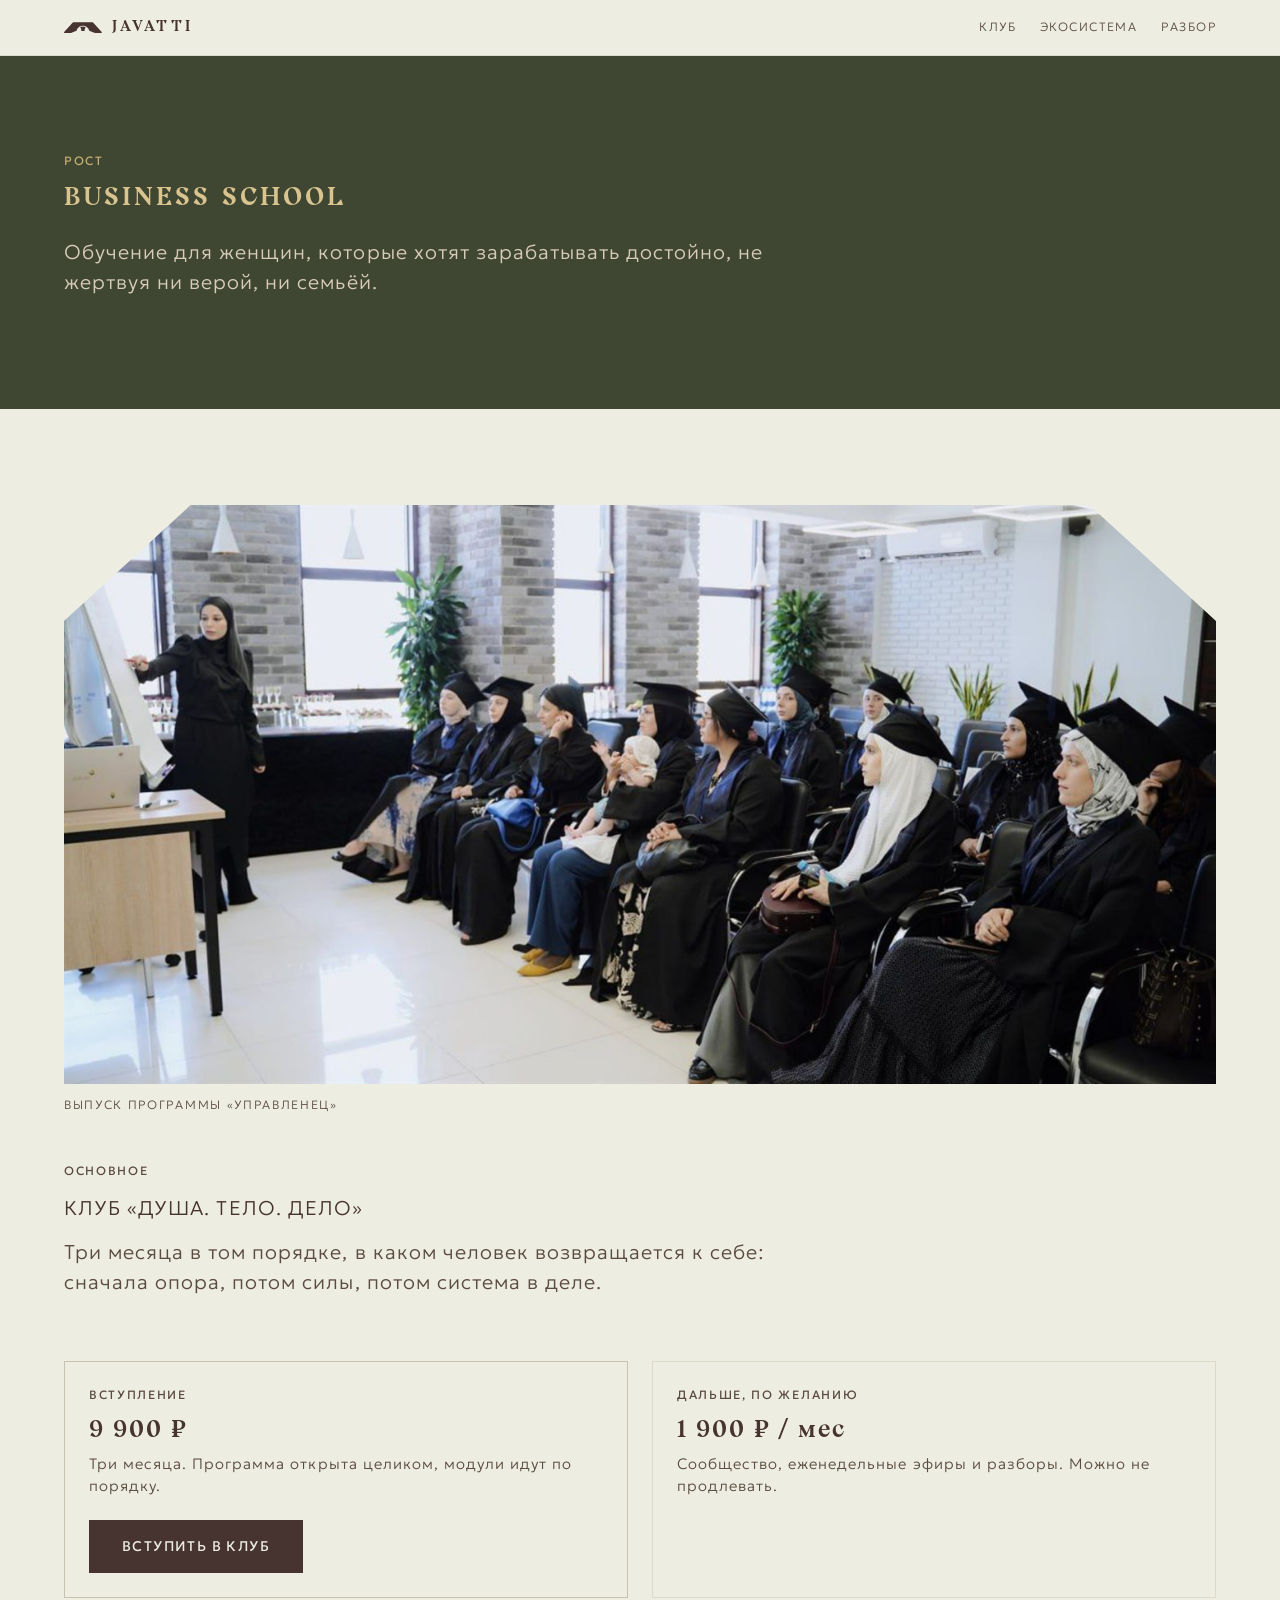
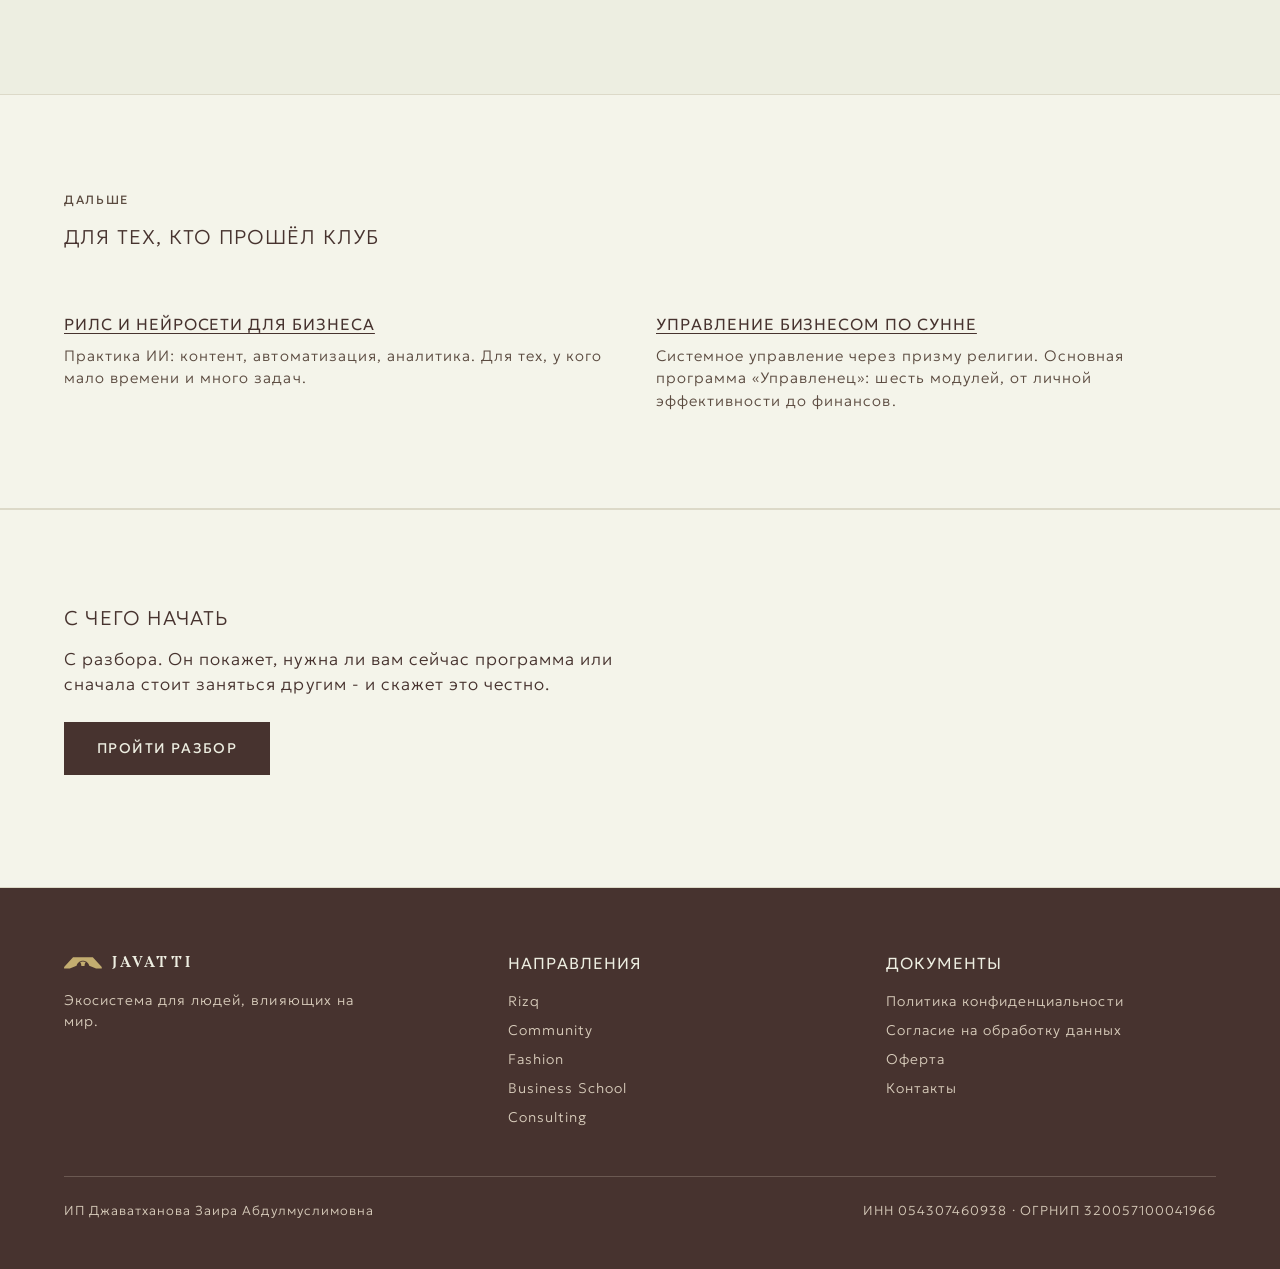
==== business-school.html @ 87982044 "Клуб, платформа-прототип, юридические страницы, дизайн-система Co-Authored-By: Claude Sonnet 5 <nore" ====
<!doctype html>
<html lang="ru">
<head>
<meta charset="utf-8">
<meta name="viewport" content="width=device-width,initial-scale=1">
<title>Business School - клуб и программы JAVATTI</title>
<meta name="description" content="Клуб «Душа. Тело. Дело» и программы для предпринимателей: нейросети для бизнеса и управление по Сунне.">
<link rel="preconnect" href="https://fonts.googleapis.com">
<link rel="preconnect" href="https://fonts.gstatic.com" crossorigin>
<link rel="stylesheet" href="https://fonts.googleapis.com/css2?family=Geologica:wght@200;300;400&display=swap">
<link rel="stylesheet" href="assets/style.css">
</head>
<body>

<header class="site-head"><div class="wrap"><a class="brand" href="index.html"><svg viewBox="76 62 132 40" role="img" aria-label="JAVATTI"><path fill="#47332F" d="M176.113,62.595h-68.762L76.267,96.393v5.411h19.675l23.734-9.013c2.186-10.173,11.229-17.799,22.056-17.799c10.826,0,19.87,7.626,22.056,17.799l23.734,9.013h19.676v-5.411L176.113,62.595z"/><path fill="#47332F" d="M136.117,93.557c0.03-0.443,0.045-0.888,0.045-1.328c0-4.271-1.401-8.449-3.962-11.859c2.895-1.612,6.174-2.461,9.533-2.461c3.36,0,6.638,0.849,9.534,2.461c-2.561,3.41-3.962,7.588-3.962,11.859c0,0.441,0.015,0.885,0.045,1.328H136.117z"/></svg><span class="name">Javatti</span></a><nav class="site-nav" aria-label="Основная навигация"><a href="index.html#club">Клуб</a><a href="index.html#eco">Экосистема</a><a href="index.html#start">Разбор</a></nav></div></header>

<main>
<section class="page-hero dev"><div class="wrap">
<p class="eyebrow">Рост</p>
<h1>Business School</h1>
<p class="lead">Обучение для женщин, которые хотят зарабатывать достойно, не жертвуя ни верой, ни семьёй.</p>
</div></section>

<section><div class="wrap">
<figure class="founder-portrait" style="margin:0 0 var(--sp-xl)"><img src="assets/zaira-teaching.jpg" alt="Заира Джаватханова ведёт занятие для выпускниц программы" loading="lazy" width="1400" height="704"><figcaption>Выпуск программы «Управленец»</figcaption></figure>
<div class="sec-head"><p class="eyebrow">Основное</p><h3>Клуб «Душа. Тело. Дело»</h3>
<p class="lead" style="margin:0">Три месяца в том порядке, в каком человек возвращается к себе: сначала опора, потом силы, потом система в деле.</p></div>
<div class="club-price">
<div class="pc pc-main"><p class="eyebrow" style="margin-bottom:6px">Вступление</p><p class="pc-num">9 900 ₽</p><p class="pc-note">Три месяца. Программа открыта целиком, модули идут по порядку.</p><p style="margin:14px 0 0"><a class="btn btn-dark" href="https://lavry-emba.ru/dtd" target="_blank" rel="noopener">Вступить в клуб</a></p></div>
<div class="pc"><p class="eyebrow" style="margin-bottom:6px">Дальше, по желанию</p><p class="pc-num">1 900 ₽ / мес</p><p class="pc-note">Сообщество, еженедельные эфиры и разборы. Можно не продлевать.</p></div>
</div>
</div></section>

<section style="background:var(--surface);border-top:1px solid var(--line);border-bottom:1px solid var(--line)"><div class="wrap">
<div class="sec-head"><p class="eyebrow">Дальше</p><h3>Для тех, кто прошёл клуб</h3></div>
<div class="feat">
<div><h4><a href="https://lavry-emba.ru/mini" target="_blank" rel="noopener">Рилс и нейросети для бизнеса</a></h4><p>Практика ИИ: контент, автоматизация, аналитика. Для тех, у кого мало времени и много задач.</p></div>
<div><h4><a href="https://upravlenets-emba.ru/" target="_blank" rel="noopener">Управление бизнесом по Сунне</a></h4><p>Системное управление через призму религии. Основная программа «Управленец»: шесть модулей, от личной эффективности до финансов.</p></div>
</div>
</div></section>

<section class="cta-band"><div class="wrap">
<h3 style="margin-bottom:16px">С чего начать</h3>
<p style="max-width:56ch">С разбора. Он покажет, нужна ли вам сейчас программа или сначала стоит заняться другим - и скажет это честно.</p>
<p style="margin-top:24px"><a class="btn btn-dark" href="index.html#start">Пройти разбор</a></p>
</div></section>
</main>

<footer class="site-foot"><div class="wrap"><div class="foot-grid"><div><a class="brand" href="index.html" style="color:var(--cannoli)"><svg viewBox="76 62 132 40" role="img" aria-label="JAVATTI"><path fill="#C3AD70" d="M176.113,62.595h-68.762L76.267,96.393v5.411h19.675l23.734-9.013c2.186-10.173,11.229-17.799,22.056-17.799c10.826,0,19.87,7.626,22.056,17.799l23.734,9.013h19.676v-5.411L176.113,62.595z"/><path fill="#C3AD70" d="M136.117,93.557c0.03-0.443,0.045-0.888,0.045-1.328c0-4.271-1.401-8.449-3.962-11.859c2.895-1.612,6.174-2.461,9.533-2.461c3.36,0,6.638,0.849,9.534,2.461c-2.561,3.41-3.962,7.588-3.962,11.859c0,0.441,0.015,0.885,0.045,1.328H136.117z"/></svg><span class="name">Javatti</span></a><p style="margin-top:16px;font-size:.875rem;max-width:34ch">Экосистема для людей, влияющих на мир.</p></div><div><h4>Направления</h4><div class="foot-links"><a href="rizq.html">Rizq</a><a href="community.html">Community</a><a href="fashion.html">Fashion</a><a href="business-school.html">Business School</a><a href="consulting.html">Consulting</a></div></div><div><h4>Документы</h4><div class="foot-links"><a href="privacy.html">Политика конфиденциальности</a><a href="consent.html">Согласие на обработку данных</a><a href="offer.html">Оферта</a><a href="contacts.html">Контакты</a></div></div></div><div class="foot-bottom"><span>ИП Джаватханова Заира Абдулмуслимовна</span><span>ИНН 054307460938 · ОГРНИП 320057100041966</span></div></div></footer>

</body>
</html>
---- assets/style.css ----
/* ============================================================
   JAVATTI GROUP - стили сайта
   Строго по дизайн-системе бренда. Правила: ../CLAUDE.md
   ============================================================ */

@font-face{
  font-family:"Shadower";
  src:url("Shadower.woff2") format("woff2");
  font-weight:700;
  font-display:swap;
}

:root{
  --cannoli:#EDEEE1;
  --tapioca:#D7CBBA;
  --gold:#C3AD70;
  --straw:#D9C490;
  --chicory:#47332F;
  --raindrum:#5B4B40;
  --rifle:#3F4632;
  --pesto:#565C33;
  --cabernet:#5D262E;
  --russet:#773B43;

  --surface:#F4F4EA;
  --line:#DCD9C8;
  --line-strong:#C8C3AE;

  --font-head:"Shadower",Georgia,serif;
  --font-text:"Geologica","Segoe UI",system-ui,sans-serif;
  --track-head:.12em;
  --track-text:.06em;

  --sp-2xs:8px; --sp-xs:12px; --sp-sm:16px; --sp-md:24px;
  --sp-lg:32px; --sp-xl:48px; --sp-2xl:64px; --sp-3xl:96px; --sp-4xl:128px;
  --container:1200px;
  --measure:62ch;
}

*{box-sizing:border-box}

html{scroll-behavior:smooth}

body{
  margin:0;
  background:var(--cannoli);
  color:var(--chicory);
  font-family:var(--font-text);
  font-weight:200;
  font-size:17px;
  line-height:1.5;
  letter-spacing:var(--track-text);
  -webkit-font-smoothing:antialiased;
}

.wrap{max-width:var(--container);margin:0 auto;padding:0 var(--sp-md)}

h1,h2,h3,h4{margin:0}

.h1,h1{
  font-family:var(--font-head);font-weight:700;text-transform:uppercase;
  font-size:clamp(2.25rem,1.2rem+4vw,4rem);line-height:1.08;letter-spacing:var(--track-head);
}
.h2,h2{
  font-family:var(--font-head);font-weight:700;text-transform:uppercase;
  font-size:clamp(1.25rem,1rem+1vw,1.625rem);line-height:1.05;letter-spacing:var(--track-head);
}
.h3,h3{
  font-family:var(--font-text);font-weight:200;text-transform:uppercase;
  font-size:clamp(1.5rem,1.1rem+1.4vw,2rem);line-height:1.25;letter-spacing:var(--track-text);
}
.h4,h4{
  font-family:var(--font-text);font-weight:300;text-transform:uppercase;
  font-size:1rem;line-height:1.45;letter-spacing:var(--track-text);
}

p{margin:0 0 var(--sp-sm);max-width:var(--measure)}
.lead{font-size:1.25rem;line-height:1.5;color:var(--raindrum);max-width:52ch}
.caption{font-size:.8125rem;color:var(--raindrum);line-height:1.45}

.eyebrow{
  font-family:var(--font-text);font-weight:400;font-size:.75rem;
  text-transform:uppercase;letter-spacing:.14em;color:var(--raindrum);margin:0;
}

a{color:var(--chicory);text-underline-offset:3px}
a:focus-visible,button:focus-visible,input:focus-visible,textarea:focus-visible,select:focus-visible{
  outline:2px solid var(--chicory);outline-offset:3px
}

/* ---------- арки ---------- */
.arch-round{border-radius:999px 999px 0 0}
.arch-bridge{clip-path:polygon(0 100%,0 26%,22% 0,78% 0,100% 26%,100% 100%)}

/* ---------- шапка ---------- */
.site-head{border-bottom:1px solid var(--line);background:var(--cannoli)}
.site-head .wrap{display:flex;align-items:center;justify-content:space-between;gap:var(--sp-md);padding-top:var(--sp-sm);padding-bottom:var(--sp-sm)}
.brand{display:flex;align-items:center;gap:10px;text-decoration:none;color:var(--chicory)}
.brand svg{width:38px;height:auto;flex:none}
.brand .name{font-family:var(--font-head);font-weight:700;text-transform:uppercase;letter-spacing:.22em;font-size:.9375rem}
.site-nav{display:flex;gap:var(--sp-md);flex-wrap:wrap}
.site-nav a{font-size:.75rem;text-transform:uppercase;letter-spacing:.12em;color:var(--raindrum);text-decoration:none}
.site-nav a:hover{color:var(--chicory)}

/* ---------- герой ---------- */
.hero{background:var(--chicory);color:var(--cannoli);padding:var(--sp-4xl) 0}
.hero .eyebrow{color:var(--gold)}
.hero h1{color:var(--straw);margin:var(--sp-md) 0 var(--sp-md)}
.hero .lead{color:var(--tapioca);max-width:46ch}
.hero-inner{display:grid;grid-template-columns:1.15fr .85fr;gap:var(--sp-2xl);align-items:end}
.hero-arches{display:grid;grid-template-columns:repeat(3,1fr);gap:var(--sp-xs);align-items:end}
.hero-arches span{display:block;background:var(--raindrum)}
.hero-arches span:nth-child(1){height:120px}
.hero-arches span:nth-child(2){height:170px;background:var(--gold)}
.hero-arches span:nth-child(3){height:96px}

/* ---------- кнопки ---------- */
.btn{
  display:inline-block;font-family:var(--font-text);font-weight:400;font-size:.875rem;
  text-transform:uppercase;letter-spacing:.1em;padding:15px 32px;border:1px solid transparent;
  cursor:pointer;text-decoration:none;transition:background .16s ease,color .16s ease,border-color .16s ease;
}
.btn-primary{background:var(--gold);color:var(--chicory)}
.btn-primary:hover{background:var(--straw)}
.btn-ghost{background:transparent;color:var(--cannoli);border-color:var(--tapioca)}
.btn-ghost:hover{background:var(--cannoli);color:var(--chicory)}
.btn-outline{background:transparent;color:var(--chicory);border-color:var(--line-strong)}
.btn-outline:hover{background:var(--chicory);color:var(--cannoli);border-color:var(--chicory)}
.btn-dark{background:var(--chicory);color:var(--cannoli)}
.btn-dark:hover{background:var(--raindrum)}

/* ---------- секции ---------- */
section{padding:var(--sp-3xl) 0}
.sec-head{margin-bottom:var(--sp-2xl);display:grid;gap:var(--sp-sm)}

/* направления */
.dirs{display:grid;grid-template-columns:repeat(auto-fit,minmax(290px,1fr));gap:var(--sp-md)}
.dir{
  display:flex;flex-direction:column;text-decoration:none;color:inherit;
  border:1px solid var(--line);background:var(--surface);
  transition:border-color .16s ease,transform .16s ease;
}
.dir:hover{border-color:var(--gold)}
.dir .visual{height:150px;background:var(--tapioca)}
.dir.biz .visual{background:var(--chicory)}
.dir.dev .visual{background:var(--rifle)}
.dir.mode .visual{background:var(--cabernet)}
.dir .body{padding:var(--sp-md);display:grid;gap:var(--sp-2xs)}
.dir h4{color:var(--chicory)}
.dir p{font-size:.9375rem;color:var(--raindrum);margin:0}
.dir .more{font-size:.75rem;text-transform:uppercase;letter-spacing:.12em;color:var(--raindrum);margin-top:var(--sp-2xs)}

/* цены клуба */
.club-price{display:grid;grid-template-columns:1fr 1fr;gap:var(--sp-md);align-items:stretch}
.pc{border:1px solid var(--line);padding:var(--sp-md);display:flex;flex-direction:column;gap:8px}
.pc-main{border-color:var(--line-strong);background:var(--cannoli)}
.pc-num{font-family:var(--font-head);font-weight:700;font-size:1.5rem;letter-spacing:.08em;margin:0;line-height:1.1;font-variant-numeric:tabular-nums}
.pc-note{font-size:.9375rem;margin:0;color:var(--raindrum)}

/* принципы */
.principles{display:grid;grid-template-columns:repeat(auto-fit,minmax(260px,1fr));gap:var(--sp-xl)}
.principle .num{font-family:var(--font-head);font-weight:700;font-size:1.5rem;color:var(--gold);letter-spacing:var(--track-head)}
.principle h4{margin:var(--sp-2xs) 0}
.principle p{font-size:.9375rem;color:var(--raindrum);margin:0}

/* форма */
.form-band{background:var(--surface);border-top:1px solid var(--line);border-bottom:1px solid var(--line)}
.form-grid{display:grid;grid-template-columns:.9fr 1.1fr;gap:var(--sp-2xl);align-items:start}
.field{display:grid;gap:6px;margin-bottom:var(--sp-md)}
.field label{font-size:.75rem;text-transform:uppercase;letter-spacing:.1em;color:var(--raindrum)}
.field input,.field textarea,.field select{
  font-family:var(--font-text);font-weight:200;font-size:1rem;padding:12px 0;
  border:0;border-bottom:1px solid var(--line-strong);background:transparent;color:var(--chicory);
  border-radius:0;
}
.field input:focus,.field textarea:focus,.field select:focus{outline:none;border-bottom-color:var(--gold)}
.field .err{font-size:.8125rem;color:var(--cabernet);display:none}
.field.invalid input,.field.invalid textarea,.field.invalid select{border-bottom-color:var(--cabernet)}
.field.invalid .err{display:block}
.consent{display:flex;gap:10px;align-items:flex-start;margin-bottom:var(--sp-sm);font-size:.875rem;color:var(--raindrum);max-width:56ch}
.consent input{margin-top:5px;accent-color:var(--chicory);flex:none}
.form-note{font-size:.8125rem;color:var(--raindrum);margin-top:var(--sp-sm)}
.form-status{margin-top:var(--sp-sm);font-size:.9375rem;display:none}
.form-status.ok{display:block;color:var(--rifle)}
.form-status.bad{display:block;color:var(--cabernet)}

/* ступени экосистемы */
.steps{list-style:none;padding:0;margin:0;display:grid}
.step-row{display:grid;grid-template-columns:132px 1fr;gap:var(--sp-xl);padding:var(--sp-lg) 0;border-top:1px solid var(--line);align-items:start}
.step-row:last-child{border-bottom:1px solid var(--line)}
.step-mark{display:flex;flex-direction:column;gap:var(--sp-sm)}
.step-n{font-family:var(--font-head);font-weight:700;font-size:1.125rem;letter-spacing:.14em;color:var(--line-strong);font-variant-numeric:tabular-nums}
.step-arch{display:block;width:100%;height:72px;background:var(--tapioca)}
.step-arch.biz{background:var(--chicory)}
.step-arch.dev{background:var(--rifle)}
.step-arch.mode{background:var(--cabernet)}
.step-role{font-size:.7rem;text-transform:uppercase;letter-spacing:.14em;color:var(--raindrum);margin:0 0 8px}
.step-body h4{margin:0 0 10px;font-size:1.25rem;text-transform:none;font-weight:300;letter-spacing:.04em}
.step-body h4 a{text-decoration:none;border-bottom:1px solid var(--line-strong);padding-bottom:2px}
.step-body h4 a:hover{border-bottom-color:var(--gold)}
.step-body p{margin:0;max-width:62ch;color:var(--raindrum)}

/* основатель */
.founder{display:grid;gap:var(--sp-xl)}
.founder-portrait{margin:0}
.founder-portrait img{
  display:block;width:100%;height:auto;
  clip-path:polygon(0 100%,0 20%,11% 0,89% 0,100% 20%,100% 100%);
}
.founder-portrait figcaption{
  font-size:.75rem;text-transform:uppercase;letter-spacing:.14em;
  color:var(--raindrum);margin-top:12px;
}
.founder-facts{display:grid;grid-template-columns:repeat(3,1fr);gap:var(--sp-md);margin-top:var(--sp-lg);padding-top:var(--sp-lg);border-top:1px solid var(--line)}
.ff-n{display:block;font-family:var(--font-head);font-weight:700;font-size:1.375rem;letter-spacing:.06em;color:var(--chicory);font-variant-numeric:tabular-nums}
.ff-t{display:block;font-size:.8125rem;color:var(--raindrum);margin-top:6px;line-height:1.35}

@media (max-width:820px){
  .club-price{grid-template-columns:1fr}
  .step-row{grid-template-columns:88px 1fr;gap:var(--sp-md)}
  .step-arch{height:56px}
  .founder-facts{grid-template-columns:1fr;gap:var(--sp-sm)}
}

/* документы и внутренние страницы */
.wrap-narrow{max-width:760px}
.doc{padding:var(--sp-3xl) 0 var(--sp-2xl)}
.doc-title{font-size:clamp(1.5rem,1.1rem+1.6vw,2.25rem);margin:var(--sp-sm) 0 var(--sp-2xs);text-wrap:balance}
.doc-date{font-size:.8125rem;color:var(--raindrum);margin-bottom:var(--sp-xl)}
.doc h2{font-size:1rem;margin:var(--sp-xl) 0 var(--sp-sm)}
.doc h3{font-size:1.125rem;margin:var(--sp-lg) 0 var(--sp-sm);text-transform:none;font-weight:300}
.doc p{max-width:none}
.doc ul{padding-left:1.1em;margin:0 0 var(--sp-sm)}
.doc li{margin-bottom:6px}
.doc-note{background:var(--surface);border-left:3px solid var(--gold);padding:var(--sp-md);margin-bottom:var(--sp-xl)}
.doc-note p{font-size:.9375rem;color:var(--raindrum)}
.req{list-style:none;padding:0;margin:0 0 var(--sp-md)}
.req li{display:flex;gap:var(--sp-sm);flex-wrap:wrap;padding:9px 0;border-bottom:1px solid var(--line);font-size:.9375rem}
.req li span{min-width:190px;color:var(--raindrum);font-size:.8125rem;text-transform:uppercase;letter-spacing:.1em;padding-top:2px}
.doc-back{margin-top:var(--sp-2xl);padding-top:var(--sp-md);border-top:1px solid var(--line)}

/* страница направления */
.page-hero{background:var(--chicory);color:var(--cannoli);padding:var(--sp-3xl) 0}
.page-hero .eyebrow{color:var(--gold)}
.page-hero h1{color:var(--straw);margin:var(--sp-sm) 0 var(--sp-md);text-wrap:balance}
.page-hero .lead{color:var(--tapioca);max-width:52ch}
.page-hero.dev{background:var(--rifle)}
.page-hero.mode{background:var(--cabernet)}
.feat{display:grid;grid-template-columns:repeat(auto-fit,minmax(240px,1fr));gap:var(--sp-lg)}
.feat h4{margin-bottom:var(--sp-2xs)}
.feat p{font-size:.9375rem;color:var(--raindrum);margin:0}
.cta-band{background:var(--surface);border-top:1px solid var(--line);border-bottom:1px solid var(--line);text-align:left}
.thanks{min-height:64vh;display:flex;align-items:center}

/* подвал */
.site-foot{background:var(--chicory);color:var(--tapioca);padding:var(--sp-2xl) 0 var(--sp-xl)}
.site-foot a{color:var(--tapioca)}
.foot-grid{display:grid;grid-template-columns:1.2fr 1fr 1fr;gap:var(--sp-xl)}
.foot-grid h4{color:var(--cannoli);margin-bottom:var(--sp-sm)}
.foot-links{display:grid;gap:8px}
.foot-links a{font-size:.875rem;text-decoration:none}
.foot-links a:hover{color:var(--straw)}
.foot-bottom{margin-top:var(--sp-xl);padding-top:var(--sp-md);border-top:1px solid rgba(215,203,186,.25);display:flex;justify-content:space-between;gap:var(--sp-md);flex-wrap:wrap;font-size:.8125rem}

/* куки */
.cookie{
  position:fixed;left:var(--sp-md);right:var(--sp-md);bottom:var(--sp-md);z-index:60;
  background:var(--chicory);color:var(--tapioca);padding:var(--sp-md);
  display:flex;gap:var(--sp-md);align-items:center;justify-content:space-between;flex-wrap:wrap;
  max-width:var(--container);margin:0 auto;
}
.cookie p{margin:0;font-size:.875rem;max-width:60ch;color:var(--tapioca)}
.cookie .acts{display:flex;gap:var(--sp-2xs);flex-wrap:wrap}
.cookie.hidden{display:none}

@media (max-width:900px){
  .hero-inner,.meta-grid,.form-grid{grid-template-columns:1fr}
  .foot-grid{grid-template-columns:1fr;gap:var(--sp-lg)}
  .site-head .wrap{flex-direction:column;align-items:flex-start}
  body{font-size:16px}
}
@media (prefers-reduced-motion:reduce){*{transition:none!important;scroll-behavior:auto!important}}
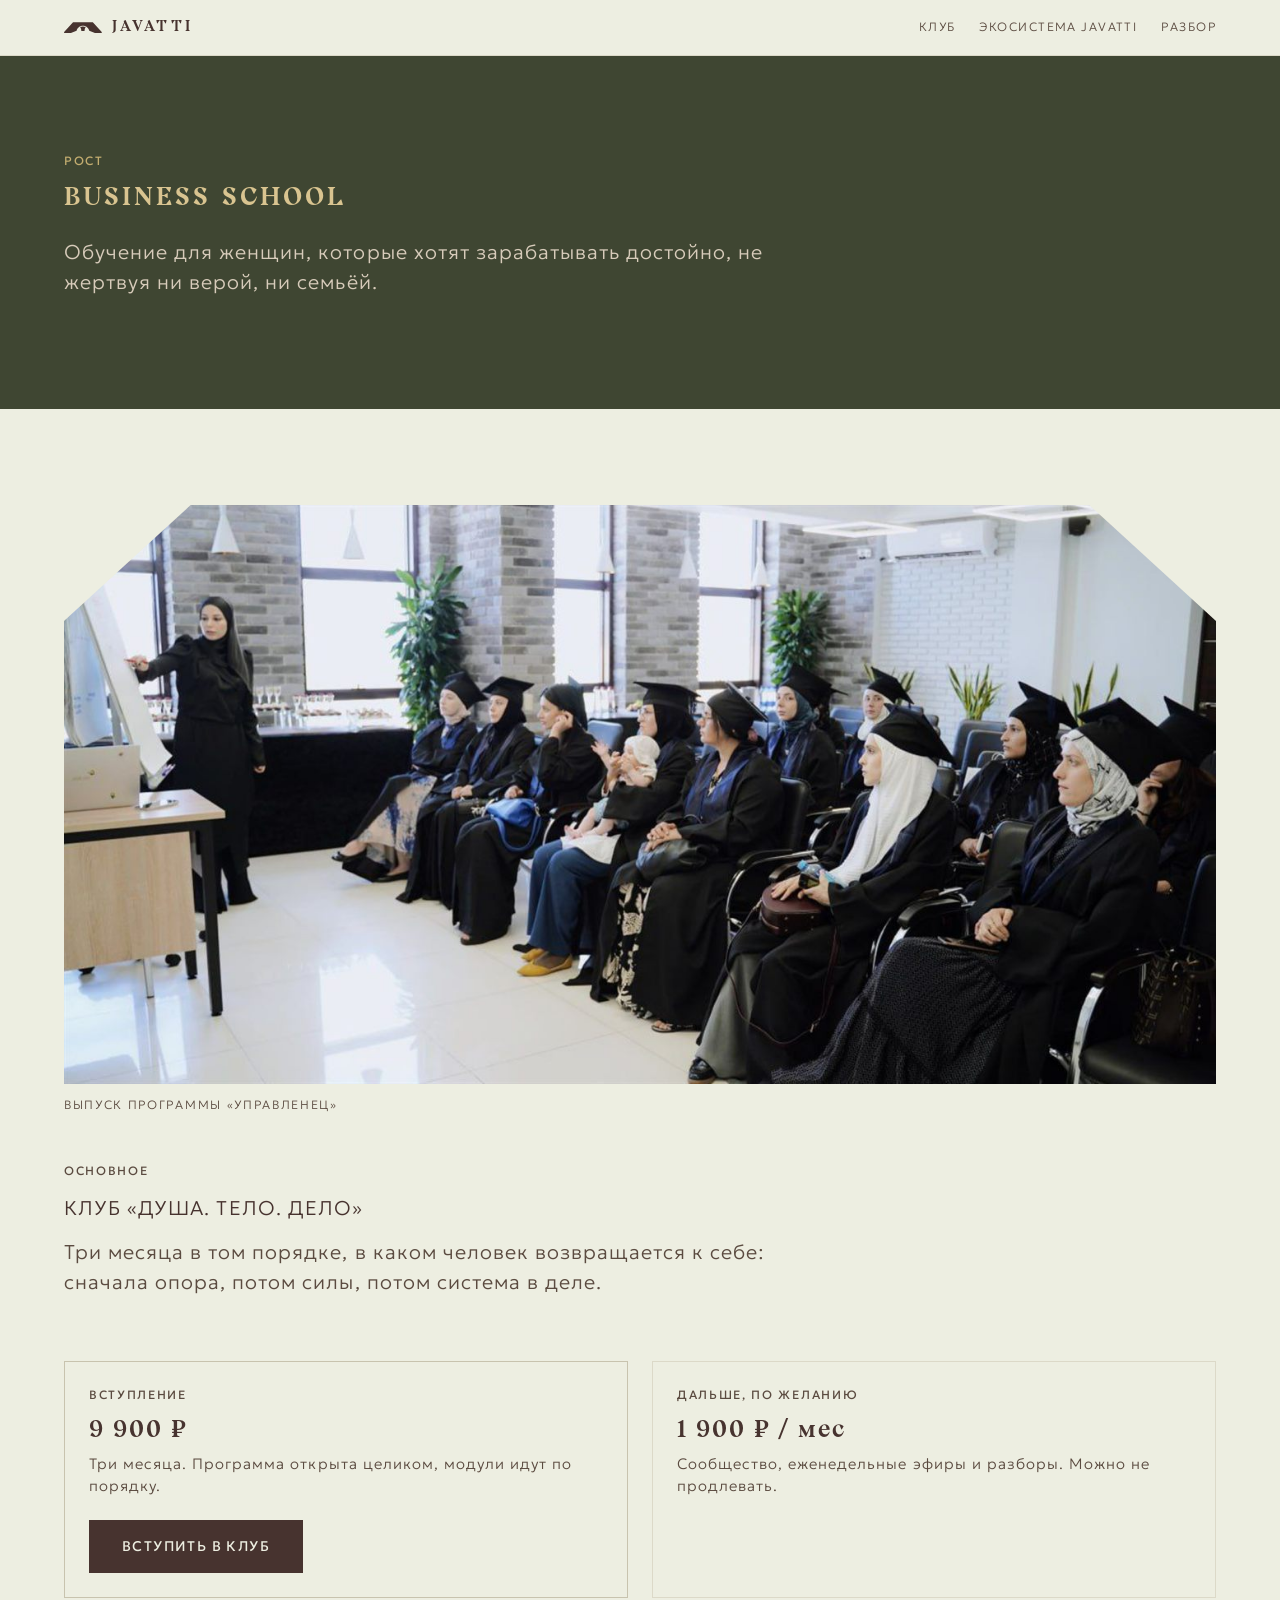
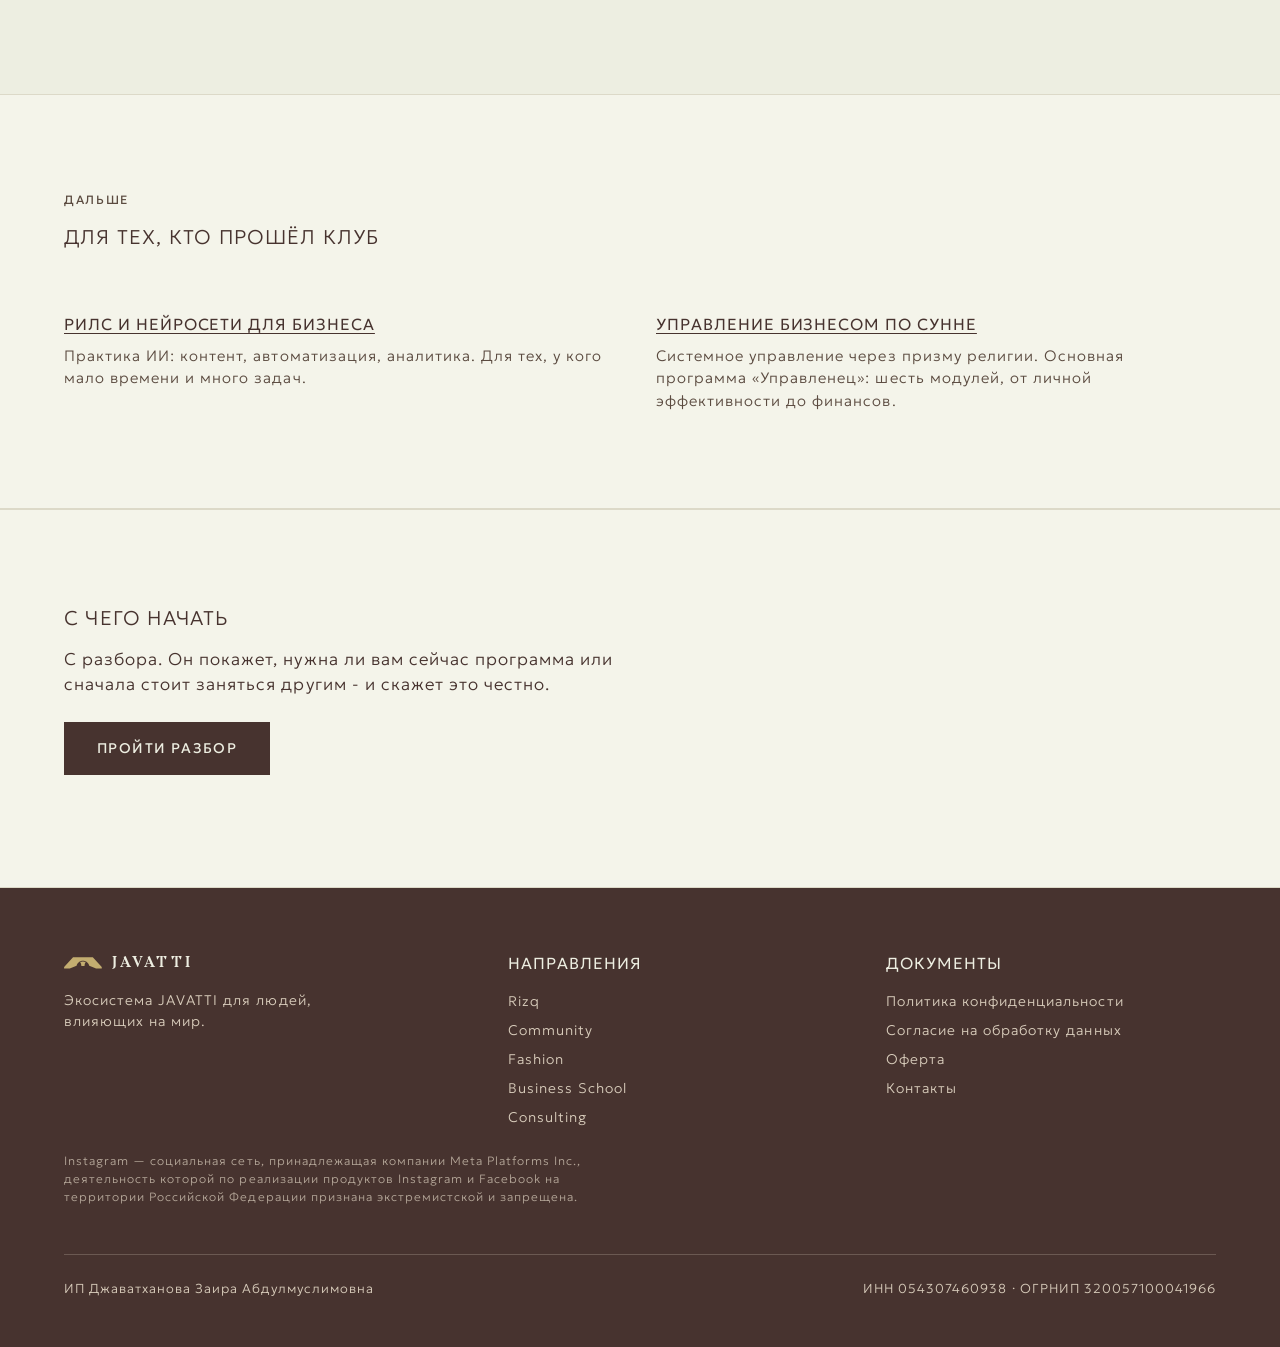
==== commit 7881f4e4: "Меняю подпись бренд-ссылки, дисклеймер о запрете Meta в подвал, правки биографии основателя Co-Autho" ====
--- a/business-school.html
+++ b/business-school.html
@@ -12,7 +12,7 @@
 </head>
 <body>
 
-<header class="site-head"><div class="wrap"><a class="brand" href="index.html"><svg viewBox="76 62 132 40" role="img" aria-label="JAVATTI"><path fill="#47332F" d="M176.113,62.595h-68.762L76.267,96.393v5.411h19.675l23.734-9.013c2.186-10.173,11.229-17.799,22.056-17.799c10.826,0,19.87,7.626,22.056,17.799l23.734,9.013h19.676v-5.411L176.113,62.595z"/><path fill="#47332F" d="M136.117,93.557c0.03-0.443,0.045-0.888,0.045-1.328c0-4.271-1.401-8.449-3.962-11.859c2.895-1.612,6.174-2.461,9.533-2.461c3.36,0,6.638,0.849,9.534,2.461c-2.561,3.41-3.962,7.588-3.962,11.859c0,0.441,0.015,0.885,0.045,1.328H136.117z"/></svg><span class="name">Javatti</span></a><nav class="site-nav" aria-label="Основная навигация"><a href="index.html#club">Клуб</a><a href="index.html#eco">Экосистема</a><a href="index.html#start">Разбор</a></nav></div></header>
+<header class="site-head"><div class="wrap"><a class="brand" href="index.html"><svg viewBox="76 62 132 40" role="img" aria-label="JAVATTI"><path fill="#47332F" d="M176.113,62.595h-68.762L76.267,96.393v5.411h19.675l23.734-9.013c2.186-10.173,11.229-17.799,22.056-17.799c10.826,0,19.87,7.626,22.056,17.799l23.734,9.013h19.676v-5.411L176.113,62.595z"/><path fill="#47332F" d="M136.117,93.557c0.03-0.443,0.045-0.888,0.045-1.328c0-4.271-1.401-8.449-3.962-11.859c2.895-1.612,6.174-2.461,9.533-2.461c3.36,0,6.638,0.849,9.534,2.461c-2.561,3.41-3.962,7.588-3.962,11.859c0,0.441,0.015,0.885,0.045,1.328H136.117z"/></svg><span class="name">Javatti</span></a><nav class="site-nav" aria-label="Основная навигация"><a href="index.html#club">Клуб</a><a href="index.html#eco">Экосистема JAVATTI</a><a href="index.html#start">Разбор</a></nav></div></header>
 
 <main>
 <section class="page-hero dev"><div class="wrap">
@@ -46,7 +46,7 @@
 </div></section>
 </main>
 
-<footer class="site-foot"><div class="wrap"><div class="foot-grid"><div><a class="brand" href="index.html" style="color:var(--cannoli)"><svg viewBox="76 62 132 40" role="img" aria-label="JAVATTI"><path fill="#C3AD70" d="M176.113,62.595h-68.762L76.267,96.393v5.411h19.675l23.734-9.013c2.186-10.173,11.229-17.799,22.056-17.799c10.826,0,19.87,7.626,22.056,17.799l23.734,9.013h19.676v-5.411L176.113,62.595z"/><path fill="#C3AD70" d="M136.117,93.557c0.03-0.443,0.045-0.888,0.045-1.328c0-4.271-1.401-8.449-3.962-11.859c2.895-1.612,6.174-2.461,9.533-2.461c3.36,0,6.638,0.849,9.534,2.461c-2.561,3.41-3.962,7.588-3.962,11.859c0,0.441,0.015,0.885,0.045,1.328H136.117z"/></svg><span class="name">Javatti</span></a><p style="margin-top:16px;font-size:.875rem;max-width:34ch">Экосистема для людей, влияющих на мир.</p></div><div><h4>Направления</h4><div class="foot-links"><a href="rizq.html">Rizq</a><a href="community.html">Community</a><a href="fashion.html">Fashion</a><a href="business-school.html">Business School</a><a href="consulting.html">Consulting</a></div></div><div><h4>Документы</h4><div class="foot-links"><a href="privacy.html">Политика конфиденциальности</a><a href="consent.html">Согласие на обработку данных</a><a href="offer.html">Оферта</a><a href="contacts.html">Контакты</a></div></div></div><div class="foot-bottom"><span>ИП Джаватханова Заира Абдулмуслимовна</span><span>ИНН 054307460938 · ОГРНИП 320057100041966</span></div></div></footer>
+<footer class="site-foot"><div class="wrap"><div class="foot-grid"><div><a class="brand" href="index.html" style="color:var(--cannoli)"><svg viewBox="76 62 132 40" role="img" aria-label="JAVATTI"><path fill="#C3AD70" d="M176.113,62.595h-68.762L76.267,96.393v5.411h19.675l23.734-9.013c2.186-10.173,11.229-17.799,22.056-17.799c10.826,0,19.87,7.626,22.056,17.799l23.734,9.013h19.676v-5.411L176.113,62.595z"/><path fill="#C3AD70" d="M136.117,93.557c0.03-0.443,0.045-0.888,0.045-1.328c0-4.271-1.401-8.449-3.962-11.859c2.895-1.612,6.174-2.461,9.533-2.461c3.36,0,6.638,0.849,9.534,2.461c-2.561,3.41-3.962,7.588-3.962,11.859c0,0.441,0.015,0.885,0.045,1.328H136.117z"/></svg><span class="name">Javatti</span></a><p style="margin-top:16px;font-size:.875rem;max-width:34ch">Экосистема JAVATTI для людей, влияющих на мир.</p></div><div><h4>Направления</h4><div class="foot-links"><a href="rizq.html">Rizq</a><a href="community.html">Community</a><a href="fashion.html">Fashion</a><a href="business-school.html">Business School</a><a href="consulting.html">Consulting</a></div></div><div><h4>Документы</h4><div class="foot-links"><a href="privacy.html">Политика конфиденциальности</a><a href="consent.html">Согласие на обработку данных</a><a href="offer.html">Оферта</a><a href="contacts.html">Контакты</a></div></div></div><p class="foot-disclaimer">Instagram — социальная сеть, принадлежащая компании Meta Platforms Inc., деятельность которой по реализации продуктов Instagram и Facebook на территории Российской Федерации признана экстремистской и запрещена.</p><div class="foot-bottom"><span>ИП Джаватханова Заира Абдулмуслимовна</span><span>ИНН 054307460938 · ОГРНИП 320057100041966</span></div></div></footer>
 
 </body>
 </html>
--- a/assets/style.css
+++ b/assets/style.css
@@ -280,3 +280,5 @@
   body{font-size:16px}
 }
 @media (prefers-reduced-motion:reduce){*{transition:none!important;scroll-behavior:auto!important}}
+
+.foot-disclaimer{font-size:.75rem;color:var(--tapioca);opacity:.75;max-width:70ch;margin:var(--sp-md) 0 0;line-height:1.5}
